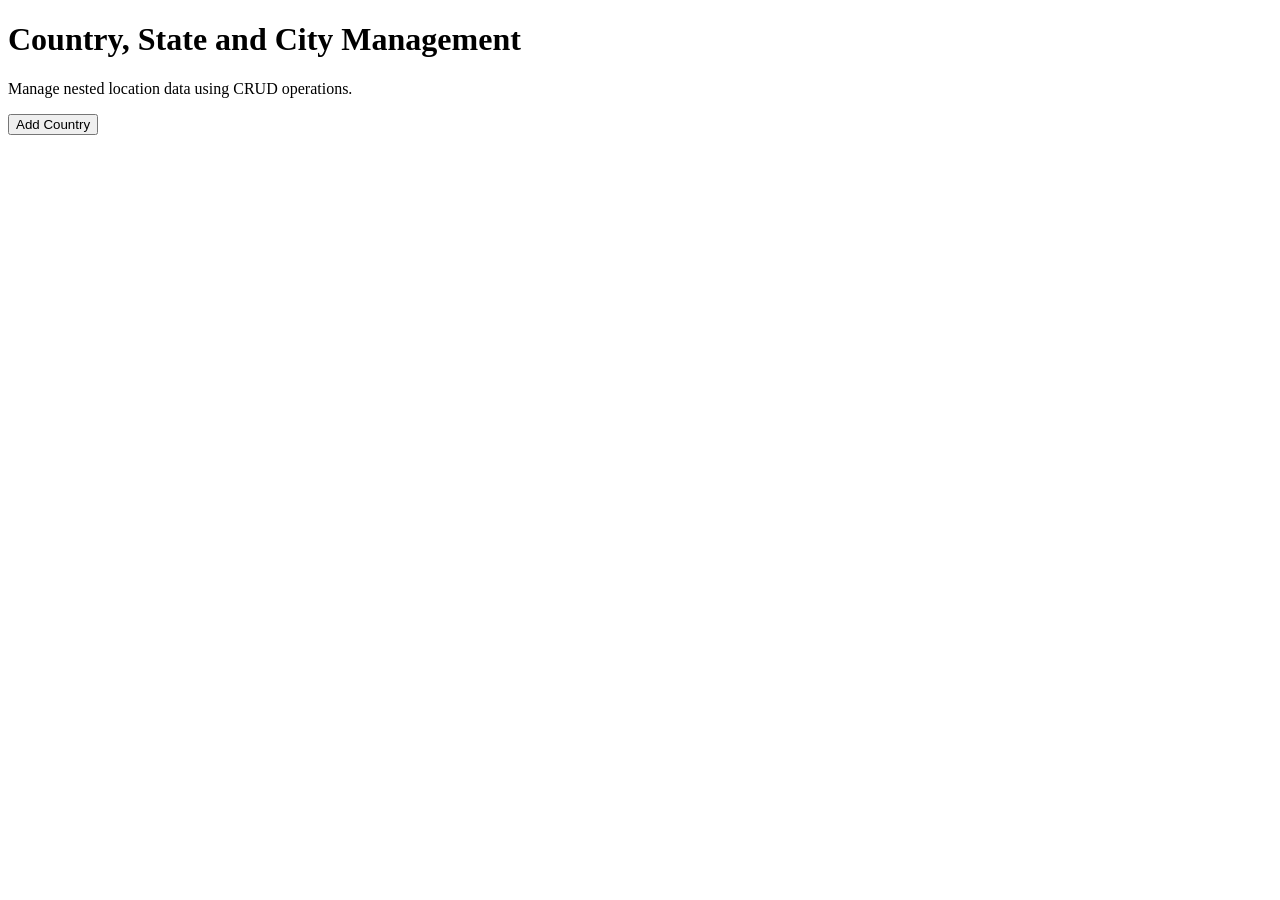
==== index.html @ e8aa7a8b "Initial Country Management Project" ====
<!DOCTYPE html>
<html lang="en">
<head>
  <meta charset="UTF-8" />
  <meta name="viewport" content="width=device-width, initial-scale=1.0"/>
  <title>Country State City Management</title>

  <link rel="stylesheet" href="style.css">
</head>
<body>

  <div class="container">

    <h1>Country, State and City Management</h1>

    <p>
      Manage nested location data using CRUD operations.
    </p>

    <button class="add-btn" onclick="addCountry()">
      Add Country
    </button>

    <div id="app"></div>

  </div>

  <script src="script.js"></script>

</body>
</html>
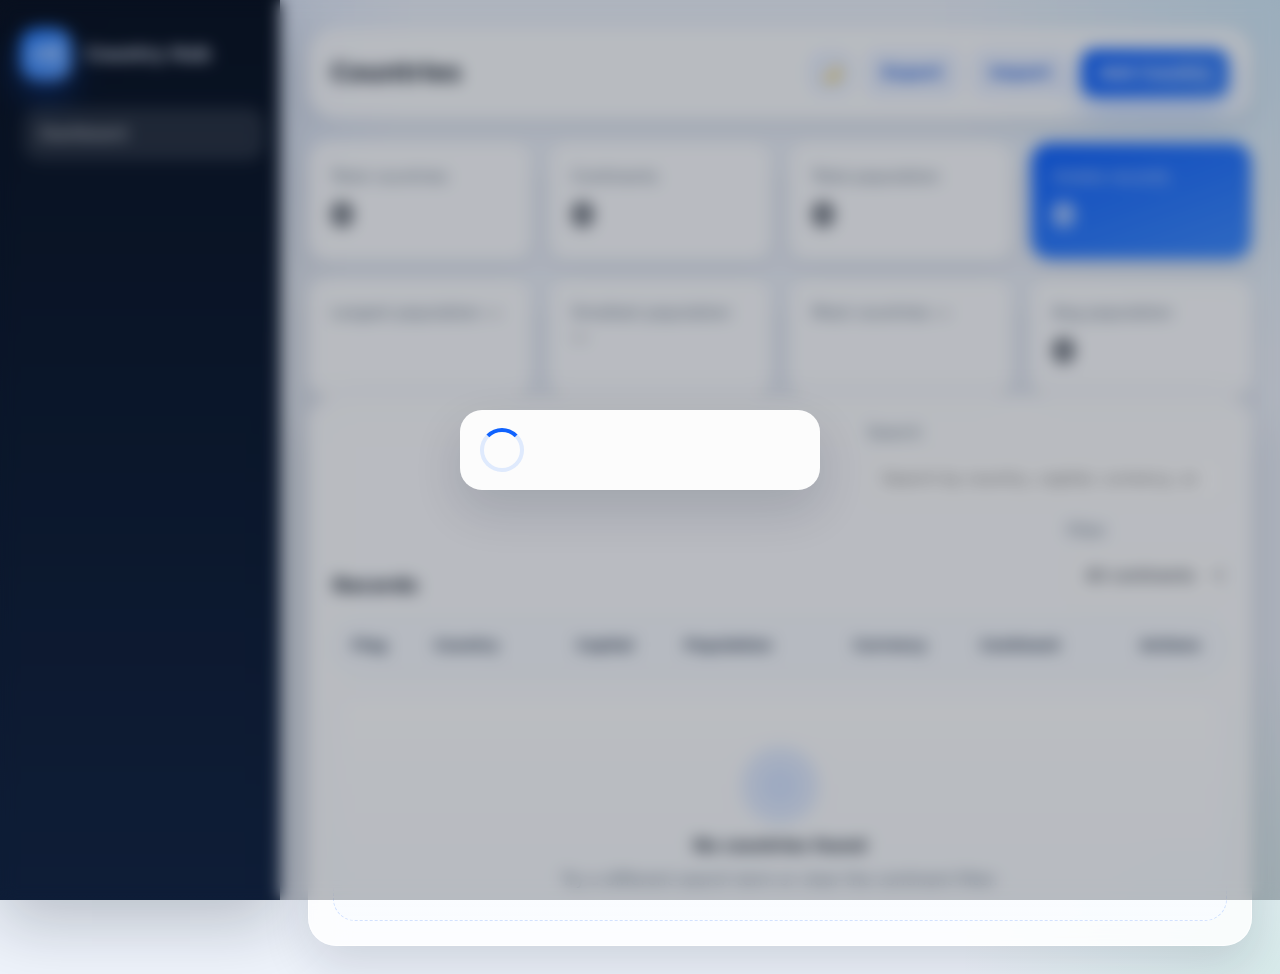
==== commit cf1fea10: "Final country management dashboard update" ====
--- a/index.html
+++ b/index.html
@@ -2,30 +2,213 @@
 <html lang="en">
 <head>
   <meta charset="UTF-8" />
-  <meta name="viewport" content="width=device-width, initial-scale=1.0"/>
-  <title>Country State City Management</title>
-
-  <link rel="stylesheet" href="style.css">
+  <meta name="viewport" content="width=device-width, initial-scale=1.0" />
+  <meta name="description" content="Country Management dashboard for managing country records in a static browser app." />
+  <title>Country Management Dashboard</title>
+  <link rel="stylesheet" href="css/style.css" />
+  <link rel="stylesheet" href="css/responsive.css" />
 </head>
 <body>
-
-  <div class="container">
-
-    <h1>Country, State and City Management</h1>
-
-    <p>
-      Manage nested location data using CRUD operations.
-    </p>
-
-    <button class="add-btn" onclick="addCountry()">
-      Add Country
-    </button>
-
-    <div id="app"></div>
-
-  </div>
-
-  <script src="script.js"></script>
-
+  <div class="app-shell">
+    <aside class="sidebar" aria-label="Primary navigation">
+      <div class="brand">
+        <div class="brand-mark">CM</div>
+        <h1>Country Hub</h1>
+      </div>
+
+      <nav class="sidebar-nav">
+        <a class="nav-item active" href="#dashboard">Dashboard</a>
+      </nav>
+    </aside>
+
+    <div class="main-panel">
+      <header class="topbar">
+        <button class="menu-toggle" type="button" aria-label="Toggle sidebar" aria-expanded="false">☰</button>
+        <div>
+          <h2>Countries</h2>
+        </div>
+        <div class="topbar-actions">
+          <button id="themeToggle" class="icon-button" type="button" aria-label="Toggle dark mode" title="Toggle dark mode">🌙</button>
+          <button id="exportButton" class="secondary-button" type="button" title="Export countries as JSON">Export</button>
+          <button id="importButton" class="secondary-button" type="button" title="Import countries from JSON">Import</button>
+          <input type="file" id="importFileInput" accept=".json" hidden />
+          <button id="addCountryButton" class="primary-button" type="button">Add Country</button>
+        </div>
+      </header>
+
+      <main class="dashboard" id="dashboard">
+        <section class="stats-grid" aria-label="Summary statistics">
+          <article class="stat-card">
+            <span class="stat-label">Total countries</span>
+            <strong id="totalCountries">0</strong>
+          </article>
+          <article class="stat-card">
+            <span class="stat-label">Continents</span>
+            <strong id="continentCount">0</strong>
+          </article>
+          <article class="stat-card">
+            <span class="stat-label">Total population</span>
+            <strong id="totalPopulation">0</strong>
+          </article>
+          <article class="stat-card accent-card">
+            <span class="stat-label">Visible records</span>
+            <strong id="visibleCountries">0</strong>
+          </article>
+          <article class="stat-card">
+            <span class="stat-label">Largest population</span>
+            <span id="largestPopCountry">—</span>
+          </article>
+          <article class="stat-card">
+            <span class="stat-label">Smallest population</span>
+            <span id="smallestPopCountry">—</span>
+          </article>
+          <article class="stat-card">
+            <span class="stat-label">Most countries</span>
+            <span id="continentMost">—</span>
+          </article>
+          <article class="stat-card">
+            <span class="stat-label">Avg population</span>
+            <strong id="avgPopulation">0</strong>
+          </article>
+        </section>
+
+        <section class="panel" id="countries">
+          <div class="panel-header">
+            <div>
+              <h3>Records</h3>
+            </div>
+            <div class="toolbar">
+              <label class="field field-search" for="searchInput">
+                <span>Search</span>
+                <input id="searchInput" type="search" placeholder="Search by country, capital, currency, or continent" />
+              </label>
+              <label class="field" for="continentFilter">
+                <span>Filter</span>
+                <select id="continentFilter">
+                  <option value="all">All continents</option>
+                  <option value="Africa">Africa</option>
+                  <option value="Americas">Americas</option>
+                  <option value="Asia">Asia</option>
+                  <option value="Europe">Europe</option>
+                  <option value="Oceania">Oceania</option>
+                </select>
+              </label>
+            </div>
+          </div>
+
+          <div class="table-wrap">
+            <table class="country-table">
+              <thead>
+                <tr>
+                  <th>Flag</th>
+                  <th class="sortable" data-sort="name"><button class="sort-button" type="button">Country<span class="sort-indicator"></span></button></th>
+                  <th>Capital</th>
+                  <th class="sortable" data-sort="population"><button class="sort-button" type="button">Population<span class="sort-indicator"></span></button></th>
+                  <th>Currency</th>
+                  <th class="sortable" data-sort="continent"><button class="sort-button" type="button">Continent<span class="sort-indicator"></span></button></th>
+                  <th>Actions</th>
+                </tr>
+              </thead>
+              <tbody id="countryTableBody"></tbody>
+            </table>
+          </div>
+
+          <div id="emptyState" class="empty-state" hidden>
+            <h4>No countries found</h4>
+            <p>Try a different search term or clear the continent filter.</p>
+          </div>
+        </section>
+      </main>
+    </div>
+  </div>
+
+  <div id="countryModal" class="modal" aria-hidden="true">
+    <div class="modal-backdrop" data-close-modal></div>
+    <section class="modal-dialog" role="dialog" aria-modal="true" aria-labelledby="modalTitle">
+      <div class="modal-header">
+        <h3 id="modalTitle">Add Country</h3>
+        <button class="icon-button" type="button" data-close-modal aria-label="Close modal">×</button>
+      </div>
+
+      <form id="countryForm" class="country-form" novalidate>
+        <input type="hidden" id="countryId" />
+        <label>
+          <span>Country name</span>
+          <input id="countryName" type="text" required maxlength="60" placeholder="Example: Canada" />
+        </label>
+        <label>
+          <span>Capital</span>
+          <input id="countryCapital" type="text" required maxlength="60" placeholder="Example: Ottawa" />
+        </label>
+        <label>
+          <span>Population</span>
+          <input id="countryPopulation" type="number" min="0" step="1" required placeholder="Example: 38000000" />
+        </label>
+        <label>
+          <span>Currency</span>
+          <input id="countryCurrency" type="text" required maxlength="40" placeholder="Example: Canadian Dollar" />
+        </label>
+        <label>
+          <span>Continent</span>
+          <select id="countryContinent" required>
+            <option value="">Select a continent</option>
+            <option value="Africa">Africa</option>
+            <option value="Americas">Americas</option>
+            <option value="Asia">Asia</option>
+            <option value="Europe">Europe</option>
+            <option value="Oceania">Oceania</option>
+          </select>
+        </label>
+        <label class="full-width">
+          <span>Flag URL</span>
+          <input id="countryFlagURL" type="url" required placeholder="Example: https://example.com/flag.png" />
+        </label>
+        <p id="formError" class="form-error" aria-live="polite"></p>
+
+        <div class="form-actions">
+          <button class="secondary-button" type="button" data-close-modal>Cancel</button>
+          <button class="primary-button" type="submit">Save Country</button>
+        </div>
+      </form>
+    </section>
+  </div>
+
+  <div id="detailsModal" class="modal" aria-hidden="true">
+    <div class="modal-backdrop" data-close-details></div>
+    <section class="modal-dialog modal-dialog-wide" role="dialog" aria-modal="true" aria-labelledby="detailsTitle">
+      <div class="modal-header">
+        <h3 id="detailsTitle">Country Details</h3>
+        <button class="icon-button" type="button" data-close-details aria-label="Close details">×</button>
+      </div>
+      <div id="detailsContent" class="details-card"></div>
+    </section>
+  </div>
+
+  <div id="confirmModal" class="modal" aria-hidden="true">
+    <div class="modal-backdrop" data-cancel-delete></div>
+    <section class="modal-dialog modal-dialog-small" role="dialog" aria-modal="true" aria-labelledby="confirmTitle">
+      <div class="modal-header">
+        <h3 id="confirmTitle">Confirm deletion</h3>
+        <button class="icon-button" type="button" data-cancel-delete aria-label="Close delete confirmation">×</button>
+      </div>
+      <p id="confirmMessage" class="confirm-message"></p>
+      <div class="form-actions">
+        <button class="secondary-button" type="button" data-cancel-delete>Cancel</button>
+        <button id="confirmDeleteButton" class="danger-button" type="button">Delete Country</button>
+      </div>
+    </section>
+  </div>
+
+  <div id="loadingOverlay" class="loading-overlay" aria-hidden="true" hidden>
+    <div class="loading-card" role="status" aria-live="polite">
+      <div class="spinner" aria-hidden="true"></div>
+    </div>
+  </div>
+
+  <div id="toastContainer" class="toast-container" aria-live="polite" aria-atomic="true"></div>
+
+  <script src="js/storage.js"></script>
+  <script src="js/ui.js"></script>
+  <script src="js/app.js"></script>
 </body>
-</html>+</html>
--- a/css/style.css
+++ b/css/style.css
@@ -0,0 +1,893 @@
+:root {
+  color-scheme: light;
+  --bg: #eef3fb;
+  --surface: #ffffff;
+  --text: #17202d;
+  --muted: #607080;
+  --border: rgba(27, 36, 48, 0.1);
+  --shadow: 0 20px 48px rgba(15, 23, 42, 0.14);
+  --shadow-soft: 0 12px 26px rgba(15, 23, 42, 0.08);
+  --primary: #0f62fe;
+  --primary-dark: #0b4fd6;
+  --success: #0f9d58;
+  --warning: #c77700;
+  --danger: #cb2d3e;
+  --info: #0ea5e9;
+  --radius-xl: 28px;
+  --radius-lg: 20px;
+  --radius-md: 16px;
+  --transition: all 0.25s ease;
+}
+
+:root[data-theme="dark"] {
+  color-scheme: dark;
+  --bg: #0f1419;
+  --surface: #1a1f2e;
+  --text: #e8ecf1;
+  --muted: #8d9aaf;
+  --border: rgba(232, 236, 241, 0.1);
+  --shadow: 0 20px 48px rgba(0, 0, 0, 0.4);
+  --shadow-soft: 0 12px 26px rgba(0, 0, 0, 0.3);
+}
+
+* {
+  box-sizing: border-box;
+}
+
+html {
+  scroll-behavior: smooth;
+}
+
+body {
+  margin: 0;
+  min-height: 100vh;
+  background:
+    radial-gradient(circle at top left, rgba(15, 98, 254, 0.16), transparent 26%),
+    radial-gradient(circle at right top, rgba(14, 165, 233, 0.12), transparent 22%),
+    radial-gradient(circle at bottom right, rgba(15, 157, 88, 0.1), transparent 20%),
+    var(--bg);
+  color: var(--text);
+  font-family: system-ui, -apple-system, BlinkMacSystemFont, "Segoe UI", sans-serif;
+  line-height: 1.5;
+  transition: var(--transition);
+}
+
+button,
+input,
+select {
+  font: inherit;
+  transition: var(--transition);
+}
+
+button {
+  cursor: pointer;
+  border: 0;
+}
+
+button:focus-visible,
+input:focus-visible,
+select:focus-visible {
+  outline: 3px solid rgba(15, 98, 254, 0.25);
+  outline-offset: 2px;
+}
+
+img {
+  max-width: 100%;
+  display: block;
+}
+
+.app-shell {
+  display: grid;
+  grid-template-columns: 280px minmax(0, 1fr);
+  min-height: 100vh;
+}
+
+.sidebar {
+  padding: 28px 20px;
+  background: linear-gradient(180deg, #07101f 0%, #102240 100%);
+  color: #eaf1ff;
+  display: flex;
+  flex-direction: column;
+  gap: 28px;
+  position: sticky;
+  top: 0;
+  align-self: start;
+  min-height: 100vh;
+  box-shadow: 0 24px 60px rgba(7, 16, 31, 0.22);
+}
+
+.brand {
+  display: flex;
+  align-items: center;
+  gap: 14px;
+}
+
+.brand-mark {
+  width: 52px;
+  height: 52px;
+  border-radius: 18px;
+  display: grid;
+  place-items: center;
+  background: linear-gradient(135deg, #1f7aff, #69a6ff);
+  color: white;
+  font-weight: 800;
+  letter-spacing: 0.08em;
+  box-shadow: 0 16px 30px rgba(15, 98, 254, 0.35);
+}
+
+.brand h1 {
+  margin: 0;
+  font-size: 1.1rem;
+}
+
+.sidebar-nav {
+  display: grid;
+  gap: 10px;
+}
+
+.nav-item {
+  text-decoration: none;
+  color: rgba(234, 241, 255, 0.82);
+  padding: 14px 16px;
+  border-radius: 16px;
+  background: rgba(255, 255, 255, 0.04);
+  transition: transform 0.22s ease, background 0.22s ease, color 0.22s ease, box-shadow 0.22s ease;
+}
+
+.nav-item:hover,
+.nav-item.active {
+  background: rgba(255, 255, 255, 0.12);
+  color: white;
+  transform: translateX(4px);
+  box-shadow: inset 0 0 0 1px rgba(255, 255, 255, 0.06);
+}
+
+.main-panel {
+  padding: 28px;
+  min-width: 0;
+}
+
+.topbar {
+  background: rgba(255, 255, 255, 0.78);
+  backdrop-filter: blur(18px);
+  border: 1px solid rgba(255, 255, 255, 0.7);
+  box-shadow: var(--shadow-soft);
+  border-radius: var(--radius-xl);
+  padding: 20px 22px;
+  display: flex;
+  align-items: center;
+  justify-content: space-between;
+  gap: 20px;
+  margin-bottom: 24px;
+  animation: fadeUp 0.45s ease both;
+  transition: var(--transition);
+}
+
+:root[data-theme="dark"] .topbar {
+  background: rgba(26, 31, 46, 0.78);
+  border-color: rgba(232, 236, 241, 0.1);
+}
+
+.topbar h2,
+.panel h3,
+.modal-header h3,
+.empty-state h4 {
+  margin: 0;
+}
+
+.topbar-actions {
+  display: flex;
+  align-items: center;
+  gap: 12px;
+  flex-wrap: wrap;
+  justify-content: flex-end;
+}
+
+.primary-button,
+.secondary-button,
+.icon-button,
+.menu-toggle,
+.danger-button,
+.toast-close,
+.sort-button {
+  border-radius: 14px;
+  transition: transform 0.22s ease, box-shadow 0.22s ease, background 0.22s ease, opacity 0.22s ease, color 0.22s ease;
+}
+
+.primary-button,
+.secondary-button,
+.danger-button {
+  padding: 12px 18px;
+  font-weight: 700;
+}
+
+.primary-button {
+  background: linear-gradient(135deg, var(--primary), #3b82f6);
+  color: white;
+  box-shadow: 0 14px 28px rgba(15, 98, 254, 0.28);
+}
+
+.primary-button:hover {
+  background: linear-gradient(135deg, var(--primary-dark), var(--primary));
+  transform: translateY(-2px);
+  box-shadow: 0 18px 34px rgba(15, 98, 254, 0.34);
+}
+
+.secondary-button {
+  background: #eaf1ff;
+  color: #0b4fd6;
+  transition: var(--transition);
+}
+
+:root[data-theme="dark"] .secondary-button {
+  background: rgba(15, 98, 254, 0.15);
+  color: #6bb6ff;
+}
+
+.secondary-button:hover,
+.icon-button:hover,
+.menu-toggle:hover,
+.action-button:hover,
+.toast-close:hover {
+  transform: translateY(-2px);
+}
+
+.menu-toggle,
+.icon-button {
+  width: 44px;
+  height: 44px;
+  display: grid;
+  place-items: center;
+  background: #eaf1ff;
+  color: #0b4fd6;
+  transition: var(--transition);
+}
+
+:root[data-theme="dark"] .menu-toggle,
+:root[data-theme="dark"] .icon-button {
+  background: rgba(15, 98, 254, 0.15);
+  color: #6bb6ff;
+}
+  box-shadow: inset 0 0 0 1px rgba(15, 98, 254, 0.08);
+}
+
+.dashboard {
+  display: grid;
+  gap: 24px;
+}
+
+.stats-grid {
+  display: grid;
+  grid-template-columns: repeat(4, minmax(0, 1fr));
+  gap: 18px;
+}
+
+.stat-card {
+  background: rgba(255, 255, 255, 0.82);
+  backdrop-filter: blur(12px);
+  border: 1px solid rgba(255, 255, 255, 0.7);
+  border-radius: var(--radius-lg);
+  padding: 22px;
+  box-shadow: var(--shadow-soft);
+  transition: transform 0.22s ease, box-shadow 0.22s ease, background 0.25s ease, border-color 0.25s ease, color 0.25s ease;
+  animation: fadeUp 0.5s ease both;
+}
+
+:root[data-theme="dark"] .stat-card {
+  background: rgba(26, 31, 46, 0.82);
+  border-color: rgba(232, 236, 241, 0.1);
+}
+
+.stat-card:hover {
+  transform: translateY(-4px);
+  box-shadow: 0 18px 32px rgba(15, 23, 42, 0.12);
+}
+
+:root[data-theme="dark"] .stat-card:hover {
+  box-shadow: 0 18px 32px rgba(0, 0, 0, 0.4);
+}
+
+.stat-card strong {
+  display: block;
+  margin: 10px 0 6px;
+  font-size: 2rem;
+  line-height: 1;
+}
+
+.stat-card small,
+.stat-label,
+.field span,
+.modal-header p,
+.country-table td,
+.empty-state p,
+.confirm-message,
+.loading-card p,
+.toast p {
+  color: var(--muted);
+}
+
+.accent-card {
+  background: linear-gradient(160deg, #0f62fe, #3f8cff);
+  color: white;
+}
+
+.accent-card .stat-label,
+.accent-card small {
+  color: rgba(255, 255, 255, 0.86);
+}
+
+.panel {
+  background: rgba(255, 255, 255, 0.82);
+  backdrop-filter: blur(18px);
+  border: 1px solid rgba(255, 255, 255, 0.74);
+  box-shadow: var(--shadow);
+  border-radius: var(--radius-xl);
+  padding: 24px;
+  animation: fadeUp 0.56s ease both;
+  transition: var(--transition);
+}
+
+:root[data-theme="dark"] .panel {
+  background: rgba(26, 31, 46, 0.82);
+  border-color: rgba(232, 236, 241, 0.1);
+}
+
+.panel-header {
+  display: flex;
+  align-items: end;
+  justify-content: space-between;
+  gap: 20px;
+  margin-bottom: 18px;
+}
+
+.toolbar {
+  display: flex;
+  align-items: end;
+  gap: 14px;
+  flex-wrap: wrap;
+  justify-content: flex-end;
+}
+
+.field {
+  display: grid;
+  gap: 8px;
+}
+
+.field-search {
+  min-width: min(100%, 360px);
+}
+
+.field input,
+.field select,
+.country-form input,
+.country-form select {
+  width: 100%;
+  border: 1px solid var(--border);
+  background: #fff;
+  color: var(--text);
+  border-radius: 14px;
+  padding: 13px 14px;
+  outline: none;
+  transition: border-color 0.2s ease, box-shadow 0.2s ease, background 0.2s ease, color 0.2s ease;
+}
+
+:root[data-theme="dark"] .field input,
+:root[data-theme="dark"] .field select,
+:root[data-theme="dark"] .country-form input,
+:root[data-theme="dark"] .country-form select {
+  background: rgba(232, 236, 241, 0.06);
+  color: var(--text);
+  border-color: var(--border);
+}
+
+.field input:hover,
+.field select:hover,
+.country-form input:hover,
+.country-form select:hover {
+  border-color: rgba(15, 98, 254, 0.22);
+}
+
+:root[data-theme="dark"] .field input:hover,
+:root[data-theme="dark"] .field select:hover,
+:root[data-theme="dark"] .country-form input:hover,
+:root[data-theme="dark"] .country-form select:hover {
+  border-color: rgba(107, 182, 255, 0.3);
+}
+
+.field input:focus,
+.field select:focus,
+.country-form input:focus,
+.country-form select:focus {
+  border-color: rgba(15, 98, 254, 0.5);
+  box-shadow: 0 0 0 4px rgba(15, 98, 254, 0.12);
+}
+
+:root[data-theme="dark"] .field input:focus,
+:root[data-theme="dark"] .field select:focus,
+:root[data-theme="dark"] .country-form input:focus,
+:root[data-theme="dark"] .country-form select:focus {
+  border-color: rgba(107, 182, 255, 0.5);
+  box-shadow: 0 0 0 4px rgba(107, 182, 255, 0.12);
+}
+
+.table-wrap {
+  overflow-x: auto;
+  border-radius: 22px;
+  border: 1px solid rgba(15, 23, 42, 0.06);
+}
+
+.country-table {
+  width: 100%;
+  border-collapse: collapse;
+  min-width: 900px;
+  background: white;
+  transition: var(--transition);
+}
+
+:root[data-theme="dark"] .country-table {
+  background: #1a1f2e;
+}
+
+.country-table th,
+.country-table td {
+  text-align: left;
+  padding: 16px 18px;
+  border-bottom: 1px solid rgba(15, 23, 42, 0.06);
+  transition: var(--transition);
+}
+
+:root[data-theme="dark"] .country-table th,
+:root[data-theme="dark"] .country-table td {
+  border-bottom-color: rgba(232, 236, 241, 0.1);
+}
+
+.country-table th {
+  background: #f8fbff;
+  color: #243248;
+  font-size: 0.9rem;
+  transition: var(--transition);
+}
+
+:root[data-theme="dark"] .country-table th {
+  background: rgba(26, 31, 46, 0.5);
+  color: #aac2e0;
+}
+
+.country-table tbody tr {
+  transition: background 0.18s ease, transform 0.18s ease;
+}
+
+.country-table tbody tr:hover {
+  background: #f9fbff;
+  transform: scale(1.005);
+}
+
+:root[data-theme="dark"] .country-table tbody tr:hover {
+  background: rgba(232, 236, 241, 0.06);
+}
+
+.country-name {
+  font-weight: 700;
+  color: var(--text);
+}
+
+.flag-wrap {
+  width: 58px;
+  height: 40px;
+  border-radius: 12px;
+  overflow: hidden;
+  background: #edf3ff;
+  display: grid;
+  place-items: center;
+}
+
+.flag-image {
+  width: 100%;
+  height: 100%;
+  object-fit: cover;
+}
+
+.flag-fallback {
+  font-size: 0.72rem;
+  font-weight: 800;
+  color: #0b4fd6;
+}
+
+.action-group {
+  display: flex;
+  gap: 10px;
+  flex-wrap: wrap;
+}
+
+.action-button {
+  padding: 9px 13px;
+  border-radius: 12px;
+  font-weight: 700;
+  background: #eef4ff;
+  color: #0b4fd6;
+  transition: transform 0.2s ease, box-shadow 0.2s ease, background 0.2s ease;
+}
+
+.action-button.danger {
+  background: #fdecec;
+  color: var(--danger);
+}
+
+.action-button:hover {
+  box-shadow: 0 10px 22px rgba(15, 98, 254, 0.12);
+}
+
+.empty-state {
+  text-align: center;
+  padding: 52px 20px 28px;
+  display: grid;
+  justify-items: center;
+  gap: 10px;
+  background: linear-gradient(180deg, rgba(255, 255, 255, 0.9), rgba(248, 251, 255, 0.8));
+  border-radius: 22px;
+  border: 1px dashed rgba(15, 98, 254, 0.18);
+  margin-top: 18px;
+}
+
+.empty-state::before {
+  content: "";
+  width: 78px;
+  height: 78px;
+  border-radius: 50%;
+  background: radial-gradient(circle, rgba(15, 98, 254, 0.18), rgba(15, 98, 254, 0.04));
+  box-shadow: inset 0 0 0 1px rgba(15, 98, 254, 0.1);
+}
+
+.empty-state h4,
+.empty-state p {
+  margin: 0;
+}
+
+.modal {
+  position: fixed;
+  inset: 0;
+  display: none;
+  align-items: center;
+  justify-content: center;
+  padding: 22px;
+  z-index: 40;
+  opacity: 0;
+  transition: opacity 0.22s ease;
+}
+
+.modal.open {
+  display: flex;
+  opacity: 1;
+}
+
+.modal-backdrop {
+  position: absolute;
+  inset: 0;
+  background: rgba(7, 16, 31, 0.54);
+  backdrop-filter: blur(4px);
+}
+
+.modal-dialog {
+  position: relative;
+  width: min(100%, 720px);
+  background: white;
+  border-radius: 28px;
+  padding: 24px;
+  box-shadow: var(--shadow);
+  z-index: 1;
+  transform: translateY(14px) scale(0.98);
+  animation: modalIn 0.24s ease forwards;
+  transition: var(--transition);
+}
+
+:root[data-theme="dark"] .modal-dialog {
+  background: #1a1f2e;
+}
+
+.modal-dialog-wide {
+  width: min(100%, 800px);
+}
+
+.modal-dialog-small {
+  width: min(100%, 480px);
+}
+
+.modal-header {
+  display: flex;
+  align-items: start;
+  justify-content: space-between;
+  gap: 18px;
+  margin-bottom: 20px;
+}
+
+.country-form {
+  display: grid;
+  grid-template-columns: repeat(2, minmax(0, 1fr));
+  gap: 16px;
+}
+
+.country-form .full-width,
+.country-form .form-error,
+.country-form .form-actions {
+  grid-column: 1 / -1;
+}
+
+.country-form label {
+  display: grid;
+  gap: 8px;
+}
+
+.country-form label span {
+  font-size: 0.92rem;
+  font-weight: 600;
+  color: #324055;
+}
+
+.form-error {
+  margin: 0;
+  color: var(--danger);
+  font-weight: 600;
+  min-height: 1.2em;
+}
+
+.form-actions {
+  display: flex;
+  justify-content: end;
+  gap: 12px;
+  padding-top: 8px;
+}
+
+.details-card {
+  display: grid;
+  gap: 20px;
+}
+
+.details-hero {
+  display: flex;
+  align-items: center;
+  gap: 18px;
+  padding: 18px;
+  border-radius: 22px;
+  background: linear-gradient(160deg, #f5f8ff, #eef4ff);
+}
+
+.details-flag {
+  width: 88px;
+  height: 62px;
+  border-radius: 16px;
+  object-fit: cover;
+  box-shadow: var(--shadow-soft);
+  background: white;
+}
+
+.details-hero h4,
+.details-hero p {
+  margin: 0;
+}
+
+.details-hero p {
+  color: var(--muted);
+  margin-top: 6px;
+}
+
+.details-grid {
+  display: grid;
+  grid-template-columns: repeat(2, minmax(0, 1fr));
+  gap: 14px;
+}
+
+.details-grid div {
+  padding: 16px;
+  border-radius: 18px;
+  background: #f8fbff;
+  border: 1px solid rgba(15, 23, 42, 0.06);
+  transition: transform 0.2s ease, box-shadow 0.2s ease;
+}
+
+.details-grid div:hover {
+  transform: translateY(-2px);
+  box-shadow: 0 12px 24px rgba(15, 23, 42, 0.08);
+}
+
+.details-grid dt {
+  font-size: 0.8rem;
+  text-transform: uppercase;
+  letter-spacing: 0.08em;
+  color: var(--muted);
+  margin-bottom: 8px;
+}
+
+.details-grid dd {
+  margin: 0;
+  font-weight: 700;
+  color: var(--text);
+  word-break: break-word;
+}
+
+.details-full {
+  grid-column: 1 / -1;
+}
+
+.confirm-message {
+  color: var(--muted);
+  line-height: 1.6;
+  padding-bottom: 8px;
+}
+
+.loading-overlay {
+  position: fixed;
+  inset: 0;
+  background: rgba(12, 20, 34, 0.28);
+  backdrop-filter: blur(8px);
+  display: grid;
+  place-items: center;
+  z-index: 90;
+  opacity: 0;
+  pointer-events: none;
+  transition: opacity 0.2s ease;
+}
+
+.loading-overlay.visible {
+  opacity: 1;
+  pointer-events: auto;
+}
+
+.loading-overlay[hidden] {
+  display: none !important;
+}
+
+.loading-card {
+  display: flex;
+  align-items: center;
+  gap: 16px;
+  padding: 18px 20px;
+  border-radius: 22px;
+  background: rgba(255, 255, 255, 0.96);
+  box-shadow: var(--shadow);
+  min-width: min(92vw, 360px);
+}
+
+.spinner {
+  width: 44px;
+  height: 44px;
+  border-radius: 50%;
+  border: 4px solid rgba(15, 98, 254, 0.12);
+  border-top-color: var(--primary);
+  animation: spin 0.85s linear infinite;
+  flex: none;
+}
+
+.toast-container {
+  position: fixed;
+  right: 20px;
+  bottom: 20px;
+  display: grid;
+  gap: 12px;
+  z-index: 80;
+  width: min(100%, 360px);
+}
+
+.toast {
+  display: flex;
+  align-items: flex-start;
+  justify-content: space-between;
+  gap: 12px;
+  padding: 14px 16px;
+  border-radius: 18px;
+  background: rgba(255, 255, 255, 0.92);
+  border: 1px solid rgba(15, 23, 42, 0.08);
+  box-shadow: var(--shadow);
+  backdrop-filter: blur(16px);
+  transform: translateY(16px);
+  opacity: 0;
+  transition: transform 0.22s ease, opacity 0.22s ease;
+}
+
+:root[data-theme="dark"] .toast {
+  background: rgba(26, 31, 46, 0.92);
+  border-color: rgba(232, 236, 241, 0.1);
+}
+
+.toast-show {
+  transform: translateY(0);
+  opacity: 1;
+}
+
+.toast strong,
+.loading-card strong {
+  display: block;
+  margin-bottom: 4px;
+  color: var(--text);
+}
+
+.toast-success {
+  border-left: 4px solid var(--success);
+}
+
+.toast-error {
+  border-left: 4px solid var(--danger);
+}
+
+.toast-info {
+  border-left: 4px solid var(--info);
+}
+
+.toast-close {
+  width: 34px;
+  height: 34px;
+  border-radius: 999px;
+  background: #f4f7fc;
+  color: #314158;
+  flex: none;
+}
+
+.no-scroll {
+  overflow: hidden;
+}
+
+.sortable {
+  cursor: pointer;
+  user-select: none;
+}
+
+.sort-button {
+  background: none;
+  border: none;
+  color: inherit;
+  cursor: pointer;
+  padding: 0;
+  font-weight: 700;
+  display: flex;
+  align-items: center;
+  gap: 6px;
+  transition: var(--transition);
+}
+
+.sort-button:hover {
+  color: var(--primary);
+}
+
+:root[data-theme="dark"] .sort-button:hover {
+  color: #6bb6ff;
+}
+
+.sort-indicator {
+  display: inline-block;
+  width: 16px;
+  height: 16px;
+  text-align: center;
+  font-size: 0.9rem;
+  line-height: 1;
+  font-weight: 700;
+  opacity: 0.5;
+  transition: opacity 0.22s ease;
+}
+
+.sort-button.active .sort-indicator {
+  opacity: 1;
+}
+
+@keyframes spin {
+  to { transform: rotate(360deg); }
+}
+
+@keyframes fadeUp {
+  from { opacity: 0; transform: translateY(10px); }
+  to { opacity: 1; transform: translateY(0); }
+}
+
+@keyframes modalIn {
+  from { opacity: 0; transform: translateY(18px) scale(0.97); }
+  to { opacity: 1; transform: translateY(0) scale(1); }
+}
+
+@media (prefers-reduced-motion: reduce) {
+  *,
+  *::before,
+  *::after {
+    animation-duration: 0.01ms !important;
+    animation-iteration-count: 1 !important;
+    transition-duration: 0.01ms !important;
+    scroll-behavior: auto !important;
+  }
+}
--- a/css/responsive.css
+++ b/css/responsive.css
@@ -0,0 +1,133 @@
+@media (max-width: 1200px) {
+  .app-shell {
+    grid-template-columns: 1fr;
+  }
+
+  .sidebar {
+    position: fixed;
+    inset: 0 auto 0 0;
+    width: 280px;
+    transform: translateX(-100%);
+    transition: transform 0.25s ease;
+    z-index: 50;
+  }
+
+  .sidebar.open {
+    transform: translateX(0);
+  }
+
+  .main-panel {
+    padding: 22px;
+  }
+
+  .stats-grid {
+    grid-template-columns: repeat(2, minmax(0, 1fr));
+  }
+
+  .country-form {
+    grid-template-columns: 1fr;
+  }
+
+  .country-form .full-width,
+  .country-form .form-error,
+  .country-form .form-actions {
+    grid-column: auto;
+  }
+
+  .details-grid {
+    grid-template-columns: 1fr;
+  }
+}
+
+@media (max-width: 768px) {
+  .topbar,
+  .panel-header {
+    flex-direction: column;
+    align-items: stretch;
+  }
+
+  .topbar-actions,
+  .toolbar,
+  .form-actions {
+    width: 100%;
+    justify-content: stretch;
+  }
+
+  .primary-button,
+  .secondary-button,
+  .danger-button {
+    width: 100%;
+  }
+
+  .toolbar {
+    align-items: stretch;
+  }
+
+  .field-search {
+    min-width: 0;
+    width: 100%;
+  }
+
+  .stats-grid {
+    grid-template-columns: 1fr;
+  }
+
+  .panel,
+  .topbar,
+  .modal-dialog {
+    border-radius: 22px;
+  }
+
+  .main-panel {
+    padding: 16px;
+  }
+
+  .menu-toggle {
+    display: grid;
+  }
+}
+
+@media (min-width: 1201px) {
+  .menu-toggle {
+    display: none;
+  }
+}
+
+@media (max-width: 540px) {
+  .topbar-chip {
+    width: 100%;
+    text-align: center;
+  }
+
+  .modal {
+    padding: 12px;
+  }
+
+  .modal-dialog {
+    padding: 18px;
+  }
+
+  .action-group {
+    flex-direction: column;
+  }
+
+  .action-button {
+    width: 100%;
+  }
+
+  .details-hero {
+    flex-direction: column;
+    align-items: flex-start;
+  }
+
+  .toast-container {
+    left: 12px;
+    right: 12px;
+    width: auto;
+    bottom: 12px;
+  }
+
+  .loading-card {
+    width: calc(100% - 24px);
+  }
+}
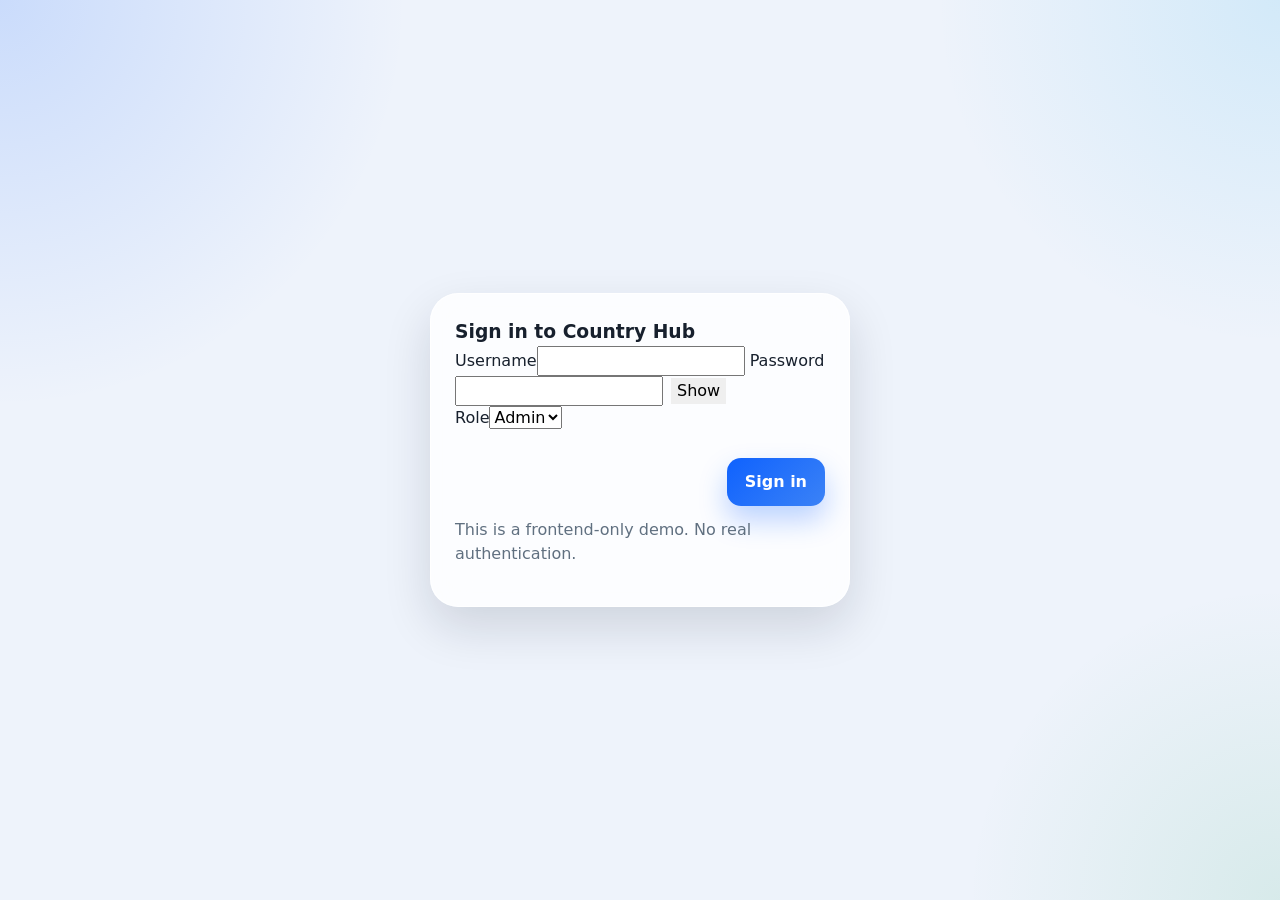
==== commit a62e404a: "chore: finalize cleanup and sync index shell" ====
--- a/index.html
+++ b/index.html
@@ -9,118 +9,53 @@
   <link rel="stylesheet" href="css/responsive.css" />
 </head>
 <body>
-  <div class="app-shell">
-    <aside class="sidebar" aria-label="Primary navigation">
-      <div class="brand">
-        <div class="brand-mark">CM</div>
-        <h1>Country Hub</h1>
+  <div id="topbar-container"></div>
+  <div id="sidebar-container"></div>
+  <main class="main-panel" id="main-content">
+    <section class="dashboard" id="dashboard-overview">
+      <div class="stats-grid" aria-label="Summary statistics">
+        <article class="stat-card">
+          <span class="stat-label">Total countries</span>
+          <strong id="totalCountries">0</strong>
+        </article>
+        <article class="stat-card">
+          <span class="stat-label">Favorites</span>
+          <strong id="favoritesCount">0</strong>
+        </article>
+        <article class="stat-card">
+          <span class="stat-label">Total population</span>
+          <strong id="totalPopulation">0</strong>
+        </article>
+        <article class="stat-card accent-card">
+          <span class="stat-label">Recent activity</span>
+          <strong id="recentActivityCount">0</strong>
+        </article>
       </div>
 
-      <nav class="sidebar-nav">
-        <a class="nav-item active" href="#dashboard">Dashboard</a>
-      </nav>
-    </aside>
+      <section class="panel">
+        <div class="panel-header">
+          <h3>Quick Actions</h3>
+          <div class="toolbar">
+            <a class="secondary-button" href="countries.html">Manage Countries</a>
+            <a class="secondary-button" href="analytics.html">View Analytics</a>
+            <a class="secondary-button" href="favorites.html">Favorites</a>
+          </div>
+        </div>
 
-    <div class="main-panel">
-      <header class="topbar">
-        <button class="menu-toggle" type="button" aria-label="Toggle sidebar" aria-expanded="false">☰</button>
-        <div>
-          <h2>Countries</h2>
+        <div class="panel-body" id="dashboard-widgets">
+          <section class="stat-card" id="top-populated">
+            <h4>Top Populated Countries</h4>
+            <ul id="topPopList"></ul>
+          </section>
+
+          <section class="stat-card" id="recent-searches">
+            <h4>Recent Searches</h4>
+            <ul id="recentSearches"></ul>
+          </section>
         </div>
-        <div class="topbar-actions">
-          <button id="themeToggle" class="icon-button" type="button" aria-label="Toggle dark mode" title="Toggle dark mode">🌙</button>
-          <button id="exportButton" class="secondary-button" type="button" title="Export countries as JSON">Export</button>
-          <button id="importButton" class="secondary-button" type="button" title="Import countries from JSON">Import</button>
-          <input type="file" id="importFileInput" accept=".json" hidden />
-          <button id="addCountryButton" class="primary-button" type="button">Add Country</button>
-        </div>
-      </header>
-
-      <main class="dashboard" id="dashboard">
-        <section class="stats-grid" aria-label="Summary statistics">
-          <article class="stat-card">
-            <span class="stat-label">Total countries</span>
-            <strong id="totalCountries">0</strong>
-          </article>
-          <article class="stat-card">
-            <span class="stat-label">Continents</span>
-            <strong id="continentCount">0</strong>
-          </article>
-          <article class="stat-card">
-            <span class="stat-label">Total population</span>
-            <strong id="totalPopulation">0</strong>
-          </article>
-          <article class="stat-card accent-card">
-            <span class="stat-label">Visible records</span>
-            <strong id="visibleCountries">0</strong>
-          </article>
-          <article class="stat-card">
-            <span class="stat-label">Largest population</span>
-            <span id="largestPopCountry">—</span>
-          </article>
-          <article class="stat-card">
-            <span class="stat-label">Smallest population</span>
-            <span id="smallestPopCountry">—</span>
-          </article>
-          <article class="stat-card">
-            <span class="stat-label">Most countries</span>
-            <span id="continentMost">—</span>
-          </article>
-          <article class="stat-card">
-            <span class="stat-label">Avg population</span>
-            <strong id="avgPopulation">0</strong>
-          </article>
-        </section>
-
-        <section class="panel" id="countries">
-          <div class="panel-header">
-            <div>
-              <h3>Records</h3>
-            </div>
-            <div class="toolbar">
-              <label class="field field-search" for="searchInput">
-                <span>Search</span>
-                <input id="searchInput" type="search" placeholder="Search by country, capital, currency, or continent" />
-              </label>
-              <label class="field" for="continentFilter">
-                <span>Filter</span>
-                <select id="continentFilter">
-                  <option value="all">All continents</option>
-                  <option value="Africa">Africa</option>
-                  <option value="Americas">Americas</option>
-                  <option value="Asia">Asia</option>
-                  <option value="Europe">Europe</option>
-                  <option value="Oceania">Oceania</option>
-                </select>
-              </label>
-            </div>
-          </div>
-
-          <div class="table-wrap">
-            <table class="country-table">
-              <thead>
-                <tr>
-                  <th>Flag</th>
-                  <th class="sortable" data-sort="name"><button class="sort-button" type="button">Country<span class="sort-indicator"></span></button></th>
-                  <th>Capital</th>
-                  <th class="sortable" data-sort="population"><button class="sort-button" type="button">Population<span class="sort-indicator"></span></button></th>
-                  <th>Currency</th>
-                  <th class="sortable" data-sort="continent"><button class="sort-button" type="button">Continent<span class="sort-indicator"></span></button></th>
-                  <th>Actions</th>
-                </tr>
-              </thead>
-              <tbody id="countryTableBody"></tbody>
-            </table>
-          </div>
-
-          <div id="emptyState" class="empty-state" hidden>
-            <h4>No countries found</h4>
-            <p>Try a different search term or clear the continent filter.</p>
-          </div>
-        </section>
-      </main>
-    </div>
-  </div>
+      </section>
+    </section>
+  </main>
 
   <div id="countryModal" class="modal" aria-hidden="true">
     <div class="modal-backdrop" data-close-modal></div>
@@ -209,6 +144,7 @@
 
   <script src="js/storage.js"></script>
   <script src="js/ui.js"></script>
-  <script src="js/app.js"></script>
-</body>
+  <script src="js/common.js"></script>
+  <script src="js/dashboard.js"></script>
+  </body>
 </html>
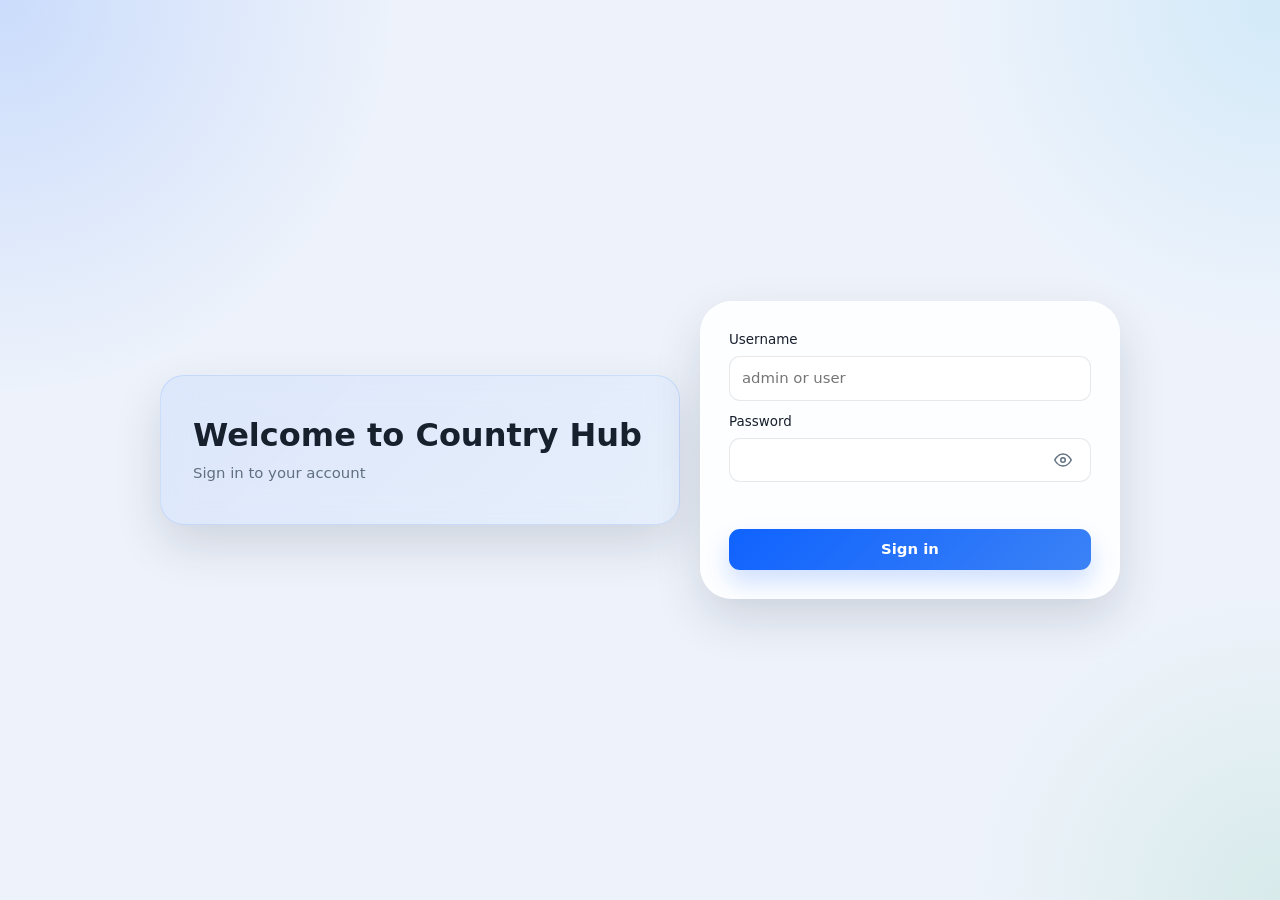
==== commit 786241bc: "fix: stabilize responsive shell layout and sidebar toggle" ====
--- a/index.html
+++ b/index.html
@@ -144,7 +144,7 @@
 
   <script src="js/storage.js"></script>
   <script src="js/ui.js"></script>
-  <script src="js/common.js"></script>
+  <script src="js/common.js?v=20260512"></script>
   <script src="js/dashboard.js"></script>
   </body>
 </html>
--- a/css/style.css
+++ b/css/style.css
@@ -52,6 +52,25 @@
   transition: var(--transition);
 }
 
+body:not(.login-page) {
+  display: grid;
+  grid-template-columns: 240px minmax(0, 1fr);
+  gap: 16px;
+  align-items: start;
+}
+
+#topbar-container {
+  grid-column: 1 / -1;
+}
+
+#sidebar-container {
+  grid-column: 1;
+}
+
+.main-panel {
+  grid-column: 2;
+}
+
 button,
 input,
 select {
@@ -78,22 +97,26 @@
 
 .app-shell {
   display: grid;
-  grid-template-columns: 280px minmax(0, 1fr);
+  grid-template-columns: 240px minmax(0, 1fr);
+  gap: 16px;
   min-height: 100vh;
 }
 
 .sidebar {
-  padding: 28px 20px;
+  padding: 16px 14px;
   background: linear-gradient(180deg, #07101f 0%, #102240 100%);
   color: #eaf1ff;
   display: flex;
   flex-direction: column;
-  gap: 28px;
+  gap: 12px;
   position: sticky;
-  top: 0;
+  top: 16px;
   align-self: start;
-  min-height: 100vh;
-  box-shadow: 0 24px 60px rgba(7, 16, 31, 0.22);
+  height: fit-content;
+  max-height: calc(100vh - 32px);
+  overflow: auto;
+  border-radius: 20px;
+  box-shadow: 0 16px 40px rgba(7, 16, 31, 0.18);
 }
 
 .brand {
@@ -103,9 +126,9 @@
 }
 
 .brand-mark {
-  width: 52px;
-  height: 52px;
-  border-radius: 18px;
+  width: 46px;
+  height: 46px;
+  border-radius: 16px;
   display: grid;
   place-items: center;
   background: linear-gradient(135deg, #1f7aff, #69a6ff);
@@ -122,16 +145,17 @@
 
 .sidebar-nav {
   display: grid;
-  gap: 10px;
+  gap: 8px;
 }
 
 .nav-item {
   text-decoration: none;
-  color: rgba(234, 241, 255, 0.82);
-  padding: 14px 16px;
-  border-radius: 16px;
-  background: rgba(255, 255, 255, 0.04);
-  transition: transform 0.22s ease, background 0.22s ease, color 0.22s ease, box-shadow 0.22s ease;
+  color: rgba(234, 241, 255, 0.78);
+  padding: 9px 12px;
+  border-radius: 12px;
+  background: rgba(255, 255, 255, 0.03);
+  font-size: 0.93rem;
+  transition: transform 0.2s ease, background 0.2s ease, color 0.2s ease, box-shadow 0.2s ease;
 }
 
 .nav-item:hover,
@@ -143,23 +167,25 @@
 }
 
 .main-panel {
-  padding: 28px;
+  padding: 16px 16px 16px 0;
   min-width: 0;
+  max-width: 1560px;
+  margin: 0 auto;
 }
 
 .topbar {
-  background: rgba(255, 255, 255, 0.78);
-  backdrop-filter: blur(18px);
-  border: 1px solid rgba(255, 255, 255, 0.7);
-  box-shadow: var(--shadow-soft);
-  border-radius: var(--radius-xl);
-  padding: 20px 22px;
+  background: rgba(255, 255, 255, 0.8);
+  backdrop-filter: blur(16px);
+  border: 1px solid rgba(255, 255, 255, 0.72);
+  box-shadow: 0 2px 12px rgba(0, 0, 0, 0.06);
+  border-radius: 20px;
+  padding: 11px 16px;
   display: flex;
   align-items: center;
   justify-content: space-between;
-  gap: 20px;
-  margin-bottom: 24px;
-  animation: fadeUp 0.45s ease both;
+  gap: 12px;
+  margin-bottom: 14px;
+  animation: fadeUp 0.4s ease both;
   transition: var(--transition);
 }
 
@@ -178,7 +204,7 @@
 .topbar-actions {
   display: flex;
   align-items: center;
-  gap: 12px;
+  gap: 10px;
   flex-wrap: wrap;
   justify-content: flex-end;
 }
@@ -190,27 +216,30 @@
 .danger-button,
 .toast-close,
 .sort-button {
-  border-radius: 14px;
-  transition: transform 0.22s ease, box-shadow 0.22s ease, background 0.22s ease, opacity 0.22s ease, color 0.22s ease;
+  border-radius: 12px;
+  transition: transform 0.2s ease, box-shadow 0.2s ease, background 0.2s ease, opacity 0.2s ease, color 0.2s ease;
+  font-weight: 600;
 }
 
 .primary-button,
 .secondary-button,
 .danger-button {
-  padding: 12px 18px;
+  padding: 9px 13px;
   font-weight: 700;
+  border-radius: 11px;
+  font-size: 0.93rem;
 }
 
 .primary-button {
   background: linear-gradient(135deg, var(--primary), #3b82f6);
   color: white;
-  box-shadow: 0 14px 28px rgba(15, 98, 254, 0.28);
+  box-shadow: 0 12px 24px rgba(15, 98, 254, 0.2);
 }
 
 .primary-button:hover {
   background: linear-gradient(135deg, var(--primary-dark), var(--primary));
   transform: translateY(-2px);
-  box-shadow: 0 18px 34px rgba(15, 98, 254, 0.34);
+  box-shadow: 0 16px 32px rgba(15, 98, 254, 0.28);
 }
 
 .secondary-button {
@@ -234,13 +263,16 @@
 
 .menu-toggle,
 .icon-button {
-  width: 44px;
-  height: 44px;
-  display: grid;
+  width: 36px;
+  height: 36px;
+  display: none;
   place-items: center;
   background: #eaf1ff;
   color: #0b4fd6;
   transition: var(--transition);
+  border-radius: 11px;
+  border: none;
+  cursor: pointer;
 }
 
 :root[data-theme="dark"] .menu-toggle,
@@ -248,29 +280,31 @@
   background: rgba(15, 98, 254, 0.15);
   color: #6bb6ff;
 }
-  box-shadow: inset 0 0 0 1px rgba(15, 98, 254, 0.08);
+
+.app-shell {
+  align-items: start;
 }
 
 .dashboard {
   display: grid;
-  gap: 24px;
+  gap: 14px;
 }
 
 .stats-grid {
   display: grid;
   grid-template-columns: repeat(4, minmax(0, 1fr));
-  gap: 18px;
+  gap: 14px;
 }
 
 .stat-card {
-  background: rgba(255, 255, 255, 0.82);
-  backdrop-filter: blur(12px);
-  border: 1px solid rgba(255, 255, 255, 0.7);
-  border-radius: var(--radius-lg);
-  padding: 22px;
-  box-shadow: var(--shadow-soft);
-  transition: transform 0.22s ease, box-shadow 0.22s ease, background 0.25s ease, border-color 0.25s ease, color 0.25s ease;
-  animation: fadeUp 0.5s ease both;
+  background: rgba(255, 255, 255, 0.85);
+  backdrop-filter: blur(10px);
+  border: 1px solid rgba(255, 255, 255, 0.72);
+  border-radius: 18px;
+  padding: 15px 16px;
+  box-shadow: 0 2px 8px rgba(0, 0, 0, 0.04);
+  transition: transform 0.2s ease, box-shadow 0.2s ease, background 0.2s ease, border-color 0.2s ease;
+  animation: fadeUp 0.45s ease both;
 }
 
 :root[data-theme="dark"] .stat-card {
@@ -289,9 +323,9 @@
 
 .stat-card strong {
   display: block;
-  margin: 10px 0 6px;
-  font-size: 2rem;
-  line-height: 1;
+  margin: 6px 0 2px;
+  font-size: 1.6rem;
+  line-height: 1.1;
 }
 
 .stat-card small,
@@ -322,7 +356,7 @@
   border: 1px solid rgba(255, 255, 255, 0.74);
   box-shadow: var(--shadow);
   border-radius: var(--radius-xl);
-  padding: 24px;
+  padding: 20px;
   animation: fadeUp 0.56s ease both;
   transition: var(--transition);
 }
@@ -334,18 +368,84 @@
 
 .panel-header {
   display: flex;
-  align-items: end;
+  align-items: center;
   justify-content: space-between;
-  gap: 20px;
-  margin-bottom: 18px;
+  gap: 14px;
+  margin-bottom: 12px;
 }
 
 .toolbar {
   display: flex;
-  align-items: end;
-  gap: 14px;
+  align-items: center;
+  gap: 10px;
   flex-wrap: wrap;
   justify-content: flex-end;
+}
+
+.toolbar > div {
+  display: flex;
+  align-items: center;
+  gap: 10px;
+  flex-wrap: wrap;
+}
+
+.dashboard .panel-body,
+.analytics-grid,
+.card-grid {
+  display: grid;
+  gap: 12px;
+}
+
+.dashboard #dashboard-widgets,
+.analytics-grid {
+  grid-template-columns: repeat(2, minmax(0, 1fr));
+}
+
+.card-grid {
+  grid-template-columns: repeat(auto-fit, minmax(250px, 1fr));
+}
+
+.dashboard #top-populated,
+.dashboard #recent-searches {
+  min-height: 100%;
+}
+
+.dashboard #topPopList {
+  display: grid;
+  gap: 8px;
+  margin: 10px 0 0;
+  padding-left: 18px;
+}
+
+.dashboard #recentSearches {
+  display: grid;
+  gap: 8px;
+  margin: 10px 0 0;
+  list-style: none;
+  padding-left: 0;
+}
+
+.dashboard #recentSearches li {
+  margin: 0;
+}
+
+.dashboard #recentSearches.empty {
+  min-height: 60px;
+  display: flex;
+  align-items: center;
+  justify-content: center;
+}
+
+.dashboard #recentSearches.empty::after {
+  content: "No recent searches";
+  font-size: 0.87rem;
+  color: var(--muted);
+}
+
+.dashboard #recentSearches .secondary-button {
+  width: 100%;
+  justify-content: flex-start;
+  text-align: left;
 }
 
 .field {
@@ -365,9 +465,10 @@
   border: 1px solid var(--border);
   background: #fff;
   color: var(--text);
-  border-radius: 14px;
-  padding: 13px 14px;
+  border-radius: 11px;
+  padding: 10px 12px;
   outline: none;
+  font-size: 0.93rem;
   transition: border-color 0.2s ease, box-shadow 0.2s ease, background 0.2s ease, color 0.2s ease;
 }
 
@@ -431,7 +532,7 @@
 .country-table th,
 .country-table td {
   text-align: left;
-  padding: 16px 18px;
+  padding: 13px 16px;
   border-bottom: 1px solid rgba(15, 23, 42, 0.06);
   transition: var(--transition);
 }
@@ -495,13 +596,13 @@
 
 .action-group {
   display: flex;
-  gap: 10px;
+  gap: 8px;
   flex-wrap: wrap;
 }
 
 .action-button {
-  padding: 9px 13px;
-  border-radius: 12px;
+  padding: 8px 12px;
+  border-radius: 10px;
   font-weight: 700;
   background: #eef4ff;
   color: #0b4fd6;
@@ -519,7 +620,7 @@
 
 .empty-state {
   text-align: center;
-  padding: 52px 20px 28px;
+  padding: 44px 18px 24px;
   display: grid;
   justify-items: center;
   gap: 10px;
@@ -571,8 +672,8 @@
   position: relative;
   width: min(100%, 720px);
   background: white;
-  border-radius: 28px;
-  padding: 24px;
+  border-radius: 24px;
+  padding: 20px;
   box-shadow: var(--shadow);
   z-index: 1;
   transform: translateY(14px) scale(0.98);
@@ -603,7 +704,7 @@
 .country-form {
   display: grid;
   grid-template-columns: repeat(2, minmax(0, 1fr));
-  gap: 16px;
+  gap: 14px;
 }
 
 .country-form .full-width,
@@ -618,7 +719,7 @@
 }
 
 .country-form label span {
-  font-size: 0.92rem;
+  font-size: 0.88rem;
   font-weight: 600;
   color: #324055;
 }
@@ -634,7 +735,220 @@
   display: flex;
   justify-content: end;
   gap: 12px;
-  padding-top: 8px;
+  padding-top: 4px;
+}
+
+.login-page {
+  min-height: 100vh;
+  display: grid;
+  place-items: center;
+  padding: 24px;
+}
+
+.login-shell {
+  width: min(100%, 960px);
+  display: grid;
+  grid-template-columns: minmax(0, 1fr) minmax(340px, 420px);
+  gap: 20px;
+  align-items: center;
+}
+
+.login-panel,
+.login-form-card {
+  background: rgba(255, 255, 255, 0.88);
+  backdrop-filter: blur(18px);
+  border: 1px solid rgba(255, 255, 255, 0.74);
+  box-shadow: var(--shadow);
+  border-radius: 32px;
+}
+
+.login-panel {
+  padding: 40px 32px;
+  display: grid;
+  gap: 12px;
+  background: linear-gradient(135deg, rgba(15, 98, 254, 0.08) 0%, rgba(107, 182, 255, 0.06) 100%);
+  border: 1px solid rgba(15, 98, 254, 0.12);
+  border-radius: 24px;
+}
+
+.login-copy {
+  display: grid;
+  gap: 8px;
+}
+
+.login-copy h1 {
+  margin: 0;
+  font-size: 2rem;
+  line-height: 1.2;
+  font-weight: 700;
+}
+
+.login-copy p {
+  margin: 0;
+  font-size: 0.93rem;
+  color: var(--muted);
+  line-height: 1.5;
+}
+
+.login-form-card {
+  padding: 28px;
+  display: grid;
+  gap: 14px;
+  align-content: start;
+}
+
+.login-form {
+  display: grid;
+  gap: 11px;
+}
+
+.login-form .field {
+  gap: 6px;
+}
+
+.login-form .field span {
+  font-size: 0.84rem;
+  font-weight: 500;
+  color: var(--text);
+}
+
+.password-field {
+  display: flex;
+  align-items: center;
+  position: relative;
+}
+
+.password-field input {
+  flex: 1;
+  padding-right: 40px;
+}
+
+.password-toggle {
+  position: absolute;
+  right: 12px;
+  width: 32px;
+  height: 32px;
+  display: flex;
+  align-items: center;
+  justify-content: center;
+  background: none;
+  border: none;
+  color: var(--muted);
+  cursor: pointer;
+  padding: 0;
+  border-radius: 6px;
+  transition: all 0.2s ease;
+}
+
+.password-toggle:hover {
+  background: rgba(0, 0, 0, 0.05);
+  color: var(--text);
+}
+
+:root[data-theme="dark"] .password-toggle:hover {
+  background: rgba(255, 255, 255, 0.08);
+}
+
+.password-toggle svg {
+  width: 18px;
+  height: 18px;
+}
+
+.password-toggle.visible svg {
+  opacity: 0.6;
+}
+
+.login-actions {
+  justify-content: center;
+  margin-top: 2px;
+}
+
+.login-actions .primary-button {
+  width: 100%;
+  min-height: 40px;
+  font-weight: 600;
+}
+
+.login-note {
+  margin: 0;
+  color: var(--muted);
+  font-size: 0.95rem;
+}
+
+.favorites-body {
+  display: grid;
+  gap: 14px;
+}
+
+.favorites-controls {
+  display: flex;
+  justify-content: flex-end;
+}
+
+.favorite-card {
+  display: grid;
+  gap: 14px;
+}
+
+.favorite-card-head {
+  display: flex;
+  align-items: center;
+  gap: 12px;
+}
+
+.favorite-card-title {
+  display: grid;
+  gap: 3px;
+}
+
+.favorite-card-title strong {
+  font-size: 1rem;
+}
+
+.favorite-card-meta {
+  color: var(--muted);
+  font-size: 0.95rem;
+}
+
+.favorite-card-actions {
+  display: flex;
+  gap: 10px;
+  flex-wrap: wrap;
+}
+
+.favorite-empty {
+  margin: 0;
+  color: var(--muted);
+}
+
+.country-card {
+  display: grid;
+  gap: 14px;
+}
+
+.country-card-head {
+  display: flex;
+  gap: 12px;
+  align-items: center;
+}
+
+.country-card-flag {
+  width: 72px;
+  height: 48px;
+}
+
+.country-card-actions,
+.details-actions,
+.settings-actions {
+  display: flex;
+  gap: 8px;
+  justify-content: flex-end;
+  flex-wrap: wrap;
+}
+
+.settings-body {
+  display: grid;
+  gap: 16px;
 }
 
 .details-card {
--- a/css/responsive.css
+++ b/css/responsive.css
@@ -1,15 +1,70 @@
-@media (max-width: 1200px) {
-  .app-shell {
-    grid-template-columns: 1fr;
+/* Laptop-first responsive CSS */
+/* Desktop/laptop layout is the default; only narrow screens collapse it. */
+
+@media (min-width: 1025px) {
+  .menu-toggle {
+    display: none;
+  }
+
+  body:not(.login-page) {
+    display: grid;
+    grid-template-columns: 240px minmax(0, 1fr);
+    gap: 16px;
+    align-items: start;
+  }
+
+  #topbar-container {
+    grid-column: 1 / -1;
+  }
+
+  #sidebar-container {
+    grid-column: 1;
+  }
+
+  .sidebar {
+    position: sticky;
+    top: 16px;
+    width: 240px;
+    max-height: calc(100vh - 32px);
+    transform: none;
+  }
+
+  .main-panel {
+    grid-column: 2;
+    padding: 16px 16px 16px 0;
+  }
+}
+
+@media (max-width: 1024px) {
+  body:not(.login-page) {
+    display: block;
+  }
+
+  .menu-toggle {
+    display: grid;
+  }
+
+  #topbar-container,
+  #sidebar-container,
+  .main-panel {
+    grid-column: auto;
+  }
+
+  #sidebar-container {
+    position: relative;
   }
 
   .sidebar {
     position: fixed;
-    inset: 0 auto 0 0;
-    width: 280px;
-    transform: translateX(-100%);
+    top: 16px;
+    left: 16px;
+    width: min(80vw, 220px);
+    max-height: calc(100vh - 32px);
+    transform: translateX(calc(-100% - 16px));
     transition: transform 0.25s ease;
-    z-index: 50;
+    z-index: 100;
+    padding: 16px 14px;
+    border-radius: 20px;
   }
 
   .sidebar.open {
@@ -17,13 +72,16 @@
   }
 
   .main-panel {
-    padding: 22px;
+    padding: 14px;
   }
 
   .stats-grid {
     grid-template-columns: repeat(2, minmax(0, 1fr));
   }
 
+  .dashboard #dashboard-widgets,
+  .analytics-grid,
+  .details-grid,
   .country-form {
     grid-template-columns: 1fr;
   }
@@ -33,9 +91,23 @@
   .country-form .form-actions {
     grid-column: auto;
   }
-
-  .details-grid {
-    grid-template-columns: 1fr;
+}
+
+@media (max-width: 900px) {
+  .login-shell {
+    grid-template-columns: 1fr;
+    gap: 16px;
+    align-items: start;
+  }
+
+  .login-panel,
+  .login-form-card {
+    padding: 28px 24px;
+    border-radius: 20px;
+  }
+
+  .login-copy h1 {
+    font-size: 1.6rem;
   }
 }
 
@@ -46,17 +118,46 @@
     align-items: stretch;
   }
 
+  .topbar {
+    padding: 10px 14px;
+  }
+
   .topbar-actions,
-  .toolbar,
+  .toolbar {
+    width: 100%;
+  }
+
+  .topbar-actions {
+    flex-direction: row;
+    justify-content: flex-end;
+    align-items: center;
+  }
+
+  .toolbar {
+    justify-content: stretch;
+  }
+
+  .toolbar > div,
+  .favorite-card-actions,
   .form-actions {
-    width: 100%;
-    justify-content: stretch;
-  }
-
-  .primary-button,
-  .secondary-button,
-  .danger-button {
-    width: 100%;
+    flex-direction: column;
+  }
+
+  .topbar-actions .primary-button,
+  .topbar-actions .secondary-button,
+  .topbar-actions .danger-button,
+  .toolbar .primary-button,
+  .toolbar .secondary-button,
+  .toolbar .danger-button,
+  .favorite-card-actions .primary-button,
+  .favorite-card-actions .secondary-button,
+  .favorite-card-actions .danger-button,
+  .favorites-controls .secondary-button,
+  .settings-actions .primary-button,
+  .settings-actions .secondary-button,
+  .settings-actions .danger-button,
+  .login-actions .primary-button {
+    width: auto;
   }
 
   .toolbar {
@@ -70,30 +171,48 @@
 
   .stats-grid {
     grid-template-columns: 1fr;
+  }
+
+  .form-actions .primary-button,
+  .form-actions .secondary-button,
+  .form-actions .danger-button,
+  .login-actions .primary-button {
+    width: 100%;
   }
 
   .panel,
   .topbar,
   .modal-dialog {
-    border-radius: 22px;
+    border-radius: 20px;
   }
 
   .main-panel {
     padding: 16px;
   }
-
-  .menu-toggle {
-    display: grid;
-  }
-}
-
-@media (min-width: 1201px) {
-  .menu-toggle {
-    display: none;
-  }
 }
 
 @media (max-width: 540px) {
+  .login-page {
+    padding: 14px;
+  }
+
+  .login-shell {
+    grid-template-columns: 1fr;
+    gap: 14px;
+  }
+
+  .login-panel {
+    padding: 24px 20px;
+  }
+
+  .login-form-card {
+    padding: 24px;
+  }
+
+  .login-copy h1 {
+    font-size: 1.5rem;
+  }
+
   .topbar-chip {
     width: 100%;
     text-align: center;
@@ -130,4 +249,18 @@
   .loading-card {
     width: calc(100% - 24px);
   }
-}
+
+  .country-form {
+    grid-template-columns: 1fr;
+  }
+
+  .country-form .full-width,
+  .country-form .form-error,
+  .country-form .form-actions {
+    grid-column: auto;
+  }
+
+  .details-grid {
+    grid-template-columns: 1fr;
+  }
+}
